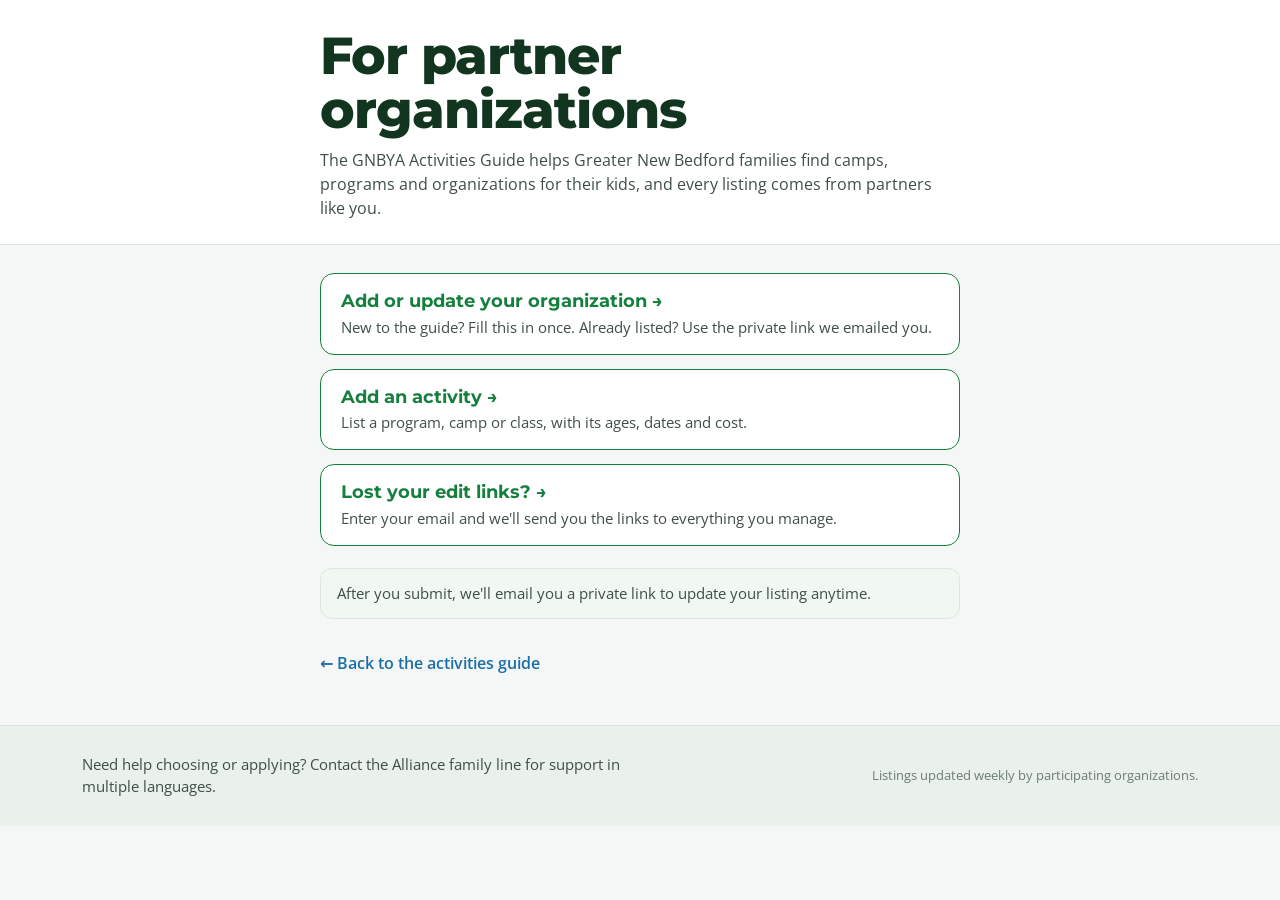
==== partners.html @ c90e8ca9 "Add a "For organizations" page Partner organizations had no single place to find the three forms; th" ====
<!DOCTYPE html>
<html lang="en">
<head>
  <meta charset="UTF-8">
  <meta name="viewport" content="width=device-width, initial-scale=1.0">
  <title>For partner organizations · GNBYA Activities Guide</title>
  <link rel="preconnect" href="https://fonts.googleapis.com">
  <link rel="preconnect" href="https://fonts.gstatic.com" crossorigin>
  <link href="https://fonts.googleapis.com/css2?family=Montserrat:wght@600;700;800&family=Open+Sans:wght@400;500;600;700&display=swap" rel="stylesheet">
  <link rel="stylesheet" href="css/style.css">
</head>
<body>

  <!-- ============ Header ============ -->
  <header class="site-header">
    <div class="container partner-header">
      <h1 class="page-title">For partner organizations</h1>
      <p class="partner-intro">The GNBYA Activities Guide helps Greater New Bedford families find camps, programs and organizations for their kids, and every listing comes from partners like you.</p>
    </div>
  </header>

  <!-- ============ The three forms ============
       Public responder links (/viewform) only: never an editor link or a
       response's edit link, which would let anyone change someone's listing. -->
  <main class="container partner-main">
    <ul class="partner-actions">
      <li>
        <a class="partner-action" href="https://docs.google.com/forms/d/e/1FAIpQLSczQNQgLsl0sCQ3WruIHg8wsxLX1mLU42zEQ6Rwk1emA01kGQ/viewform" target="_blank" rel="noopener">
          <span class="partner-action-title">Add or update your organization</span>
          <!-- Submitting this form again makes a second organization, so
               organizations already listed are steered to their private link. -->
          <span class="partner-action-line">New to the guide? Fill this in once. Already listed? Use the private link we emailed you.</span>
        </a>
      </li>
      <li>
        <a class="partner-action" href="https://docs.google.com/forms/d/e/1FAIpQLSfdfzPU5pxm5AUNohRZTIFBdYFLA-DmH7OSvtq5z2YPwmvPqQ/viewform" target="_blank" rel="noopener">
          <span class="partner-action-title">Add an activity</span>
          <span class="partner-action-line">List a program, camp or class, with its ages, dates and cost.</span>
        </a>
      </li>
      <li>
        <a class="partner-action" href="https://docs.google.com/forms/d/e/1FAIpQLSdQnNiDNbKzuEFgSB4nKlcCWaCwXGXbhoJR01wm49WUcbcIcw/viewform" target="_blank" rel="noopener">
          <span class="partner-action-title">Lost your edit links?</span>
          <span class="partner-action-line">Enter your email and we'll send you the links to everything you manage.</span>
        </a>
      </li>
    </ul>

    <p class="partner-note">After you submit, we'll email you a private link to update your listing anytime.</p>

    <a class="partner-back" href="./">&larr; Back to the activities guide</a>
  </main>

  <!-- ============ Footer ============ -->
  <footer class="site-footer">
    <div class="container footer-inner">
      <div class="footer-help">Need help choosing or applying? Contact the Alliance family line for support in multiple languages.</div>
      <div class="footer-actions">
        <div class="footer-meta">Listings updated weekly by participating organizations.</div>
      </div>
    </div>
  </footer>

</body>
</html>
---- css/style.css ----
/* GNBYA Activities Guide — parent-facing redesign.
   Tokens taken directly from docs/redesign-for-family-help-webpage design handoff. */
:root {
  /* Brand greens */
  --green: #157F3D;
  --green-dark: #0E6430;
  --ink-green: #12351F;
  /* Harbor blue accent (links, info badges) */
  --blue: #1B6FA8;
  --blue-hover: #14547E;
  /* Neutrals */
  --page: #F4F7F5;
  --surface: #FFFFFF;
  --subtle: #F1F7F3;
  --subtle-2: #F8FBF9;
  --footer-bg: #EAF1EC;
  --border: #DCE5DE;
  --border-2: #CFDCD3;
  --hairline: #E4EBE6;
  --divider: #E7EEE9;
  /* Text */
  --text: #1C2B21;
  --text-2: #3F4F45;
  --muted: #4F5F55;
  --faint: #6C7C72;
}

* { box-sizing: border-box; }

/* Our layout rules (.filter-row{display:flex} etc.) are author styles and would
   otherwise beat the browser's [hidden]{display:none}, leaving "hidden" rows
   rendering as empty strips. */
[hidden] { display: none !important; }

body {
  margin: 0;
  background: var(--page);
  font-family: "Open Sans", system-ui, -apple-system, "Segoe UI", Roboto, sans-serif;
  color: var(--text);
  line-height: 1.5;
  -webkit-font-smoothing: antialiased;
}

a { color: var(--blue); text-decoration: none; }
a:hover { color: var(--blue-hover); text-decoration: underline; }
input, button, select { font-family: inherit; }

/* Horizontal-only padding so vertical spacing is set per-region */
.container {
  max-width: 1180px;
  margin: 0 auto;
  padding-left: 32px;
  padding-right: 32px;
}

/* ---------------- Header ---------------- */
.site-header {
  background: var(--surface);
  border-bottom: 1px solid var(--border);
}

/* The title column used to hold a 96px logo, which gave it enough height to
   sit level with the Getting started card. Without one, a two-line heading
   left ~160px of empty column: 82px above it and 78px below. The heading now
   scales up to fill the column instead, and the row's own padding does the
   spacing so nothing floats in the middle of dead space. */
.header-grid {
  display: grid;
  grid-template-columns: minmax(0, 1.25fr) minmax(300px, 1fr);
  gap: 40px;
  align-items: center;
  padding-top: 20px;
  padding-bottom: 20px;
}

.header-left {
  display: flex;
  gap: 22px;
  align-items: center;
}

.page-title {
  margin: 0;
  font-family: "Montserrat", sans-serif;
  font-weight: 800;
  /* Scales with the column so the heading fills it rather than floating in
     it; clamp keeps it off the two extremes at very narrow and very wide. */
  font-size: clamp(34px, 4.1vw, 54px);
  line-height: 1.03;
  letter-spacing: -0.02em;
  color: var(--ink-green);
}

.getting-started {
  background: var(--subtle);
  border: 1px solid var(--border);
  border-radius: 16px;
  padding: 18px 20px;
}

.gs-label {
  margin: 0 0 12px;
  font-size: 12px;
  letter-spacing: 0.12em;
  text-transform: uppercase;
  font-weight: 700;
  color: var(--muted);
}

.gs-list {
  list-style: none;
  margin: 0;
  padding: 0;
  display: flex;
  flex-direction: column;
  gap: 10px;
  font-size: 14.5px;
  line-height: 1.4;
  color: #2B3B31;
}

.gs-list li { display: flex; gap: 10px; align-items: baseline; }
.gs-num { font-family: "Montserrat", sans-serif; font-weight: 800; color: var(--green); }

/* ---------------- Filter bar ---------------- */
.filter-bar {
  position: sticky;
  top: 0;
  z-index: 20;
  background: rgba(250, 247, 242, 0.94);
  backdrop-filter: blur(8px);
  -webkit-backdrop-filter: blur(8px);
  border-bottom: 1px solid var(--border);
}

.filter-inner {
  padding-top: 18px;
  padding-bottom: 16px;
  display: flex;
  flex-direction: column;
  gap: 14px;
}

.filter-row {
  display: flex;
  flex-wrap: wrap;
  gap: 12px;
  align-items: center;
}

.filter-row-toggles { justify-content: flex-start; }

.search-wrap { position: relative; flex: 1 1 300px; min-width: 260px; }

.search-icon {
  position: absolute;
  left: 16px;
  top: 50%;
  transform: translateY(-50%);
  font-size: 18px;
  color: var(--faint);
  pointer-events: none;
}

.search-input {
  width: 100%;
  padding: 14px 16px 14px 42px;
  border: 1.5px solid var(--border-2);
  border-radius: 12px;
  background: var(--surface);
  font-size: 16px;
  color: var(--text);
  outline: none;
}
.search-input:focus { border-color: var(--green); }

/* The one way into the refinements, at every width. */
.filters-toggle {
  display: inline-flex;
  align-items: center;
  gap: 5px;
  flex: none;
  border-radius: 12px;
  font-size: 15px;
  font-weight: 600;
  padding: 13px 16px;
  cursor: pointer;
  background: var(--surface);
  color: var(--text-2);
  border: 1.5px solid var(--border-2);
}
.filters-toggle.has-active { border-color: var(--green); color: var(--green); }
.filters-toggle[aria-expanded="true"] { background: var(--green); color: #fff; border-color: var(--green); }
.filters-count { font-weight: 700; }

.age-group {
  display: flex;
  align-items: center;
  gap: 8px;
  background: var(--surface);
  border: 1.5px solid var(--border-2);
  border-radius: 12px;
  padding: 6px 6px 6px 14px;
}

.age-label { font-size: 13px; font-weight: 600; color: var(--muted); white-space: nowrap; }
.age-chips { display: flex; gap: 4px; flex-wrap: wrap; }

.age-chip {
  border: none;
  background: transparent;
  color: var(--text-2);
  border-radius: 9px;
  font-size: 14px;
  font-weight: 600;
  padding: 9px 14px;
  cursor: pointer;
  transition: all 0.12s;
}
.age-chip:hover:not(.active) { background: rgba(21, 127, 61, 0.08); }
.age-chip.active { background: var(--green); color: #fff; }

.toggle-row { display: flex; flex-wrap: wrap; gap: 8px; align-items: center; }

.toggle-pill {
  border-radius: 999px;
  font-size: 14px;
  font-weight: 600;
  padding: 9px 16px;
  cursor: pointer;
  background: var(--surface);
  color: var(--text-2);
  border: 1.5px solid var(--border-2);
  transition: all 0.12s;
}
.toggle-pill:hover:not(.active) { border-color: var(--green); color: var(--green); }
.toggle-pill.active { background: var(--green); color: #fff; border-color: var(--green); }

.clear-all {
  margin-left: auto;
  background: none;
  border: none;
  color: var(--blue);
  font-size: 14px;
  font-weight: 600;
  cursor: pointer;
  text-decoration: underline;
  padding: 8px 4px;
  white-space: nowrap;
}

/* Organizations tab: multi-select facet dropdowns */
.facet-row {
  display: flex;
  flex-wrap: wrap;
  gap: 8px;
  align-items: center;
}

.facet { position: relative; }

.facet-btn {
  display: inline-flex;
  align-items: center;
  gap: 4px;
  border-radius: 999px;
  font-size: 14px;
  font-weight: 600;
  padding: 9px 14px;
  cursor: pointer;
  background: var(--surface);
  color: var(--text-2);
  border: 1.5px solid var(--border-2);
  transition: all 0.12s;
  white-space: nowrap;
}
.facet-btn:hover:not(.active) { border-color: var(--green); color: var(--green); }
.facet-btn.active { background: var(--green); color: #fff; border-color: var(--green); }
.facet-caret { font-size: 11px; }
.facet-count { font-weight: 700; }

.facet-menu {
  position: absolute;
  top: calc(100% + 6px);
  left: 0;
  z-index: 40;
  min-width: 220px;
  max-width: min(340px, calc(100vw - 40px));
  max-height: 320px;
  overflow-y: auto;
  background: var(--surface);
  border: 1.5px solid var(--border-2);
  border-radius: 12px;
  box-shadow: 0 8px 24px rgba(22, 48, 43, 0.16);
  padding: 6px;
}
.facet-menu.align-right { left: auto; right: 0; }

.facet-option {
  display: flex;
  align-items: flex-start;
  gap: 8px;
  padding: 7px 8px;
  font-size: 14px;
  color: var(--text);
  line-height: 1.3;
  border-radius: 8px;
  cursor: pointer;
}
.facet-option:hover { background: rgba(21, 127, 61, 0.08); }
.facet-option input {
  margin-top: 2px;
  flex: none;
  accent-color: var(--green);
}

/* ---- Calendar date filter ---------------------------------------------
   Reuses .facet / .facet-btn / .facet-menu so it reads as one of the filter
   controls rather than a widget bolted on. */
.cal-menu {
  min-width: 268px;
  padding: 10px;
  overflow: visible;      /* the month grid sizes itself; no inner scrollbar */
  max-height: none;
}

.cal-head {
  display: flex;
  align-items: center;
  justify-content: space-between;
  margin-bottom: 8px;
}
.cal-title {
  font-family: "Montserrat", sans-serif;
  font-weight: 700;
  font-size: 14px;
  color: var(--text);
}
.cal-nav {
  width: 28px;
  height: 28px;
  border-radius: 8px;
  border: 1.5px solid var(--border-2);
  background: var(--surface);
  color: var(--text-2);
  font-size: 15px;
  line-height: 1;
  cursor: pointer;
}
.cal-nav:hover:not(:disabled) { border-color: var(--green); color: var(--green); }
.cal-nav:disabled { opacity: 0.35; cursor: default; }

.cal-grid {
  display: grid;
  grid-template-columns: repeat(7, 1fr);
  gap: 2px;
}
.cal-dow span {
  text-align: center;
  font-size: 11px;
  font-weight: 700;
  color: var(--text-2);
  padding-bottom: 4px;
}

.cal-day {
  aspect-ratio: 1;
  min-height: 32px;
  border: none;
  border-radius: 8px;
  background: transparent;
  color: var(--text);
  font-size: 13px;
  font-weight: 600;
  cursor: pointer;
}
.cal-day.blank { cursor: default; }
/* Exclude the selected ends: the cursor naturally rests on the day just
   clicked, and a plain :hover rule outranks .cal-start/.cal-end on specificity,
   which made the end of the range look unselected. */
.cal-day:hover:not(.blank):not(.cal-start):not(.cal-end) {
  background: rgba(21, 127, 61, 0.12);
}
/* Days no listing covers stay clickable — undated programs may still match —
   but shouldn't read as equally full. */
.cal-day.cal-none { color: var(--text-2); opacity: 0.4; font-weight: 400; }
.cal-day.cal-mid { background: rgba(21, 127, 61, 0.14); border-radius: 0; }
.cal-day.cal-start,
.cal-day.cal-end {
  background: var(--green);
  color: #fff;
  opacity: 1;
  font-weight: 700;
}

.cal-foot {
  display: flex;
  align-items: center;
  justify-content: space-between;
  gap: 8px;
  margin-top: 10px;
  padding-top: 8px;
  border-top: 1px solid var(--border);
}
.cal-hint {
  font-size: 11.5px;
  color: var(--text-2);
  line-height: 1.3;
}
.cal-clear {
  flex: none;
  border: none;
  background: none;
  color: var(--green);
  font-size: 12.5px;
  font-weight: 700;
  cursor: pointer;
  padding: 2px 4px;
}
.cal-clear:disabled { color: var(--text-2); opacity: 0.5; cursor: default; }

/* Category chip row (kept from the previous categorization feature) */
.chip-row {
  border-top: 1px solid var(--border);
  padding-top: 12px;
}
/* Shared group label for the chip row and the facet ("More filters") row */
.chip-label {
  font-size: 12px;
  font-weight: 700;
  letter-spacing: 0.06em;
  text-transform: uppercase;
  color: var(--faint);
  margin-right: 2px;
}

.cat-chip {
  border-radius: 999px;
  font-size: 13.5px;
  font-weight: 600;
  padding: 7px 13px;
  cursor: pointer;
  background: var(--surface);
  color: var(--text-2);
  border: 1.5px solid var(--border-2);
  transition: all 0.12s;
}
.cat-chip:hover:not(.active) { border-color: var(--green); color: var(--green); }
.cat-chip.active { background: var(--green); color: #fff; border-color: var(--green); }

/* ---------------- Results toolbar ---------------- */
.results { padding-top: 26px; padding-bottom: 72px; }

.results-toolbar {
  display: flex;
  flex-wrap: wrap;
  gap: 16px;
  align-items: center;
  justify-content: space-between;
  margin-bottom: 20px;
}

.segmented {
  display: flex;
  gap: 6px;
  background: var(--divider);
  padding: 5px;
  border-radius: 12px;
}

.seg-tab {
  border: none;
  cursor: pointer;
  font-size: 15px;
  font-weight: 600;
  padding: 10px 18px;
  border-radius: 9px;
  background: transparent;
  color: var(--muted);
  transition: all 0.12s;
}
.seg-tab.active {
  background: var(--surface);
  color: var(--green);
  box-shadow: 0 1px 3px rgba(22, 48, 43, 0.12);
}

/* "Past" on the Summer tab out of season, so the archive reads as one even
   before a parent clicks into it. */
.seg-tab-tag {
  margin-left: 7px;
  padding: 2px 7px;
  border-radius: 999px;
  background: var(--divider);
  color: var(--faint);
  font-size: 11px;
  font-weight: 700;
  letter-spacing: 0.06em;
  text-transform: uppercase;
  vertical-align: 1px;
}
.seg-tab.active .seg-tab-tag { background: var(--subtle); }

.result-count { font-size: 15px; color: var(--muted); font-weight: 500; }

.loading { grid-column: 1 / -1; color: var(--faint); padding: 2rem 0; text-align: center; }

/* ---------------- Archive notice (Summer tab, out of season) ---------------- */
.archive-note {
  display: flex;
  flex-wrap: wrap;
  align-items: center;
  justify-content: space-between;
  gap: 16px;
  background: var(--subtle-2);
  border: 1px solid var(--border);
  border-left: 4px solid var(--border-2);
  border-radius: 14px;
  padding: 16px 20px;
  margin-bottom: 20px;
}

.archive-note-body { min-width: 0; flex: 1 1 320px; }

.archive-note-label {
  margin: 0 0 4px;
  font-size: 12px;
  letter-spacing: 0.12em;
  text-transform: uppercase;
  font-weight: 700;
  color: var(--faint);
}

.archive-note-text { margin: 0; color: var(--muted); font-size: 15px; }

.archive-note-link {
  flex: 0 0 auto;
  background: var(--surface);
  border: 1px solid var(--border-2);
  border-radius: 10px;
  color: var(--green);
  font-family: inherit;
  font-size: 15px;
  font-weight: 600;
  padding: 10px 18px;
  cursor: pointer;
  transition: all 0.12s;
}
.archive-note-link:hover { background: var(--subtle); border-color: var(--green); }

/* ---------------- Card grid + cards ---------------- */
.card-grid {
  display: grid;
  grid-template-columns: repeat(auto-fill, minmax(min(100%, 345px), 1fr));
  gap: 18px;
}

.card {
  background: var(--surface);
  border: 1px solid var(--border);
  border-radius: 18px;
  padding: 22px 22px 18px;
  display: flex;
  flex-direction: column;
  gap: 14px;
  box-shadow: 0 1px 2px rgba(22, 48, 43, 0.04);
  transition: box-shadow 0.15s ease, border-color 0.15s ease;
  overflow-wrap: break-word;
  /* So .fact-grid can size itself against the card instead of the window. A
     card is ~300px wide in a 3-up desktop layout and ~290px on a phone, so the
     window width never told us what we actually needed to know. */
  container-type: inline-size;
}
.card:hover {
  box-shadow: 0 8px 24px rgba(22, 48, 43, 0.10);
  border-color: #D2C8B8;
}

/* Listing a parent can't act on today — finished, or full: sorted to the bottom
   of its tab and visibly muted rather than removed. Still worth reading, since
   a full program may have a waitlist or run again next season. */
.card-past {
  opacity: 0.55;
  filter: grayscale(70%);
}
.card-past:hover {
  opacity: 0.8;
}

.card-top {
  display: flex;
  align-items: flex-start;
  justify-content: space-between;
  gap: 12px;
}

.card-org {
  font-size: 12px;
  letter-spacing: 0.08em;
  text-transform: uppercase;
  font-weight: 700;
  color: var(--faint);
  margin: 0 0 5px;
}

.card-title {
  margin: 0;
  font-family: "Montserrat", sans-serif;
  font-size: 23px;
  line-height: 1.15;
  font-weight: 700;
  letter-spacing: -0.01em;
  color: var(--text);
}

/* 2×2 fact grid — 1px gaps over a hairline background read as dividers */
.fact-grid {
  display: grid;
  grid-template-columns: 1fr 1fr;
  gap: 1px;
  background: var(--hairline);
  border: 1px solid var(--hairline);
  border-radius: 12px;
  overflow: hidden;
}

/* Deliberately left on the default min-width:auto. Forcing min-width:0 here
   pins both tracks to exactly half the grid and they stop being able to
   negotiate: Learn to Ride's "$80/week, scholarships available" loses the
   8px it needs and breaks mid-word as "scholarship|s". Letting one track
   take the width its longest word needs, and the other give it up, reads
   better on every real listing -- and when neither can be satisfied the
   container query further down drops the grid to a single column, so
   nothing has to be clipped to make room. */
.fact-cell { background: var(--subtle-2); padding: 11px 13px; }

.fact-label {
  font-size: 11px;
  letter-spacing: 0.09em;
  text-transform: uppercase;
  font-weight: 700;
  color: var(--faint);
}

.fact-value {
  font-size: 14px;
  font-weight: 600;
  margin-top: 3px;
  line-height: 1.3;
  color: var(--text);
}
.fact-value.big {
  font-family: "Montserrat", sans-serif;
  font-size: 19px;
  font-weight: 700;
  margin-top: 2px;
}
.fact-value.cost-free { color: var(--green-dark); }

.badge-row { display: flex; gap: 7px; flex-wrap: wrap; }

.badge {
  font-size: 12.5px;
  font-weight: 600;
  padding: 5px 10px;
  border-radius: 8px;
}
.badge-info { background: #E3F0F8; color: var(--blue); }
.badge-plain { background: var(--footer-bg); color: var(--text-2); }

.tag-row { display: flex; flex-wrap: wrap; gap: 6px; }

.category-tag {
  font-size: 12px;
  font-weight: 600;
  color: var(--muted);
  border: 1px solid var(--border);
  border-radius: 999px;
  padding: 3px 10px;
  background: var(--surface);
}

.card-desc {
  margin: 0;
  font-size: 14.5px;
  line-height: 1.55;
  color: var(--text-2);
}

/* Collapsible description (organization and Current Activities cards): clamp to
   a short preview, expand on click */
.desc-block { display: flex; flex-direction: column; gap: 4px; }

.card-desc.clampable {
  display: -webkit-box;
  -webkit-line-clamp: 2;
  line-clamp: 2;
  -webkit-box-orient: vertical;
  overflow: hidden;
}
.card-desc.clampable.expanded {
  display: block;
  -webkit-line-clamp: unset;
  line-clamp: unset;
  overflow: visible;
}

.see-more-btn {
  align-self: flex-start;
  background: none;
  border: none;
  padding: 0;
  color: var(--blue);
  font-size: 13.5px;
  font-weight: 600;
  cursor: pointer;
}
.see-more-btn:hover { text-decoration: underline; }

.card-address {
  display: flex;
  align-items: flex-start;
  gap: 8px;
  font-size: 13.5px;
  color: var(--muted);
  line-height: 1.4;
}
.address-marker { color: var(--blue); }

.card-footer {
  margin-top: auto;
  padding-top: 14px;
  border-top: 1px solid var(--divider);
  display: flex;
  align-items: center;
  justify-content: space-between;
  gap: 12px;
}

.card-contact { font-size: 13px; color: var(--faint); line-height: 1.35; min-width: 0; }

.card-action {
  flex: none;
  background: var(--green);
  color: #fff;
  font-size: 14px;
  font-weight: 600;
  padding: 10px 16px;
  border-radius: 10px;
  white-space: nowrap;
}
.card-action:hover { background: var(--green-dark); color: #fff; text-decoration: none; }

/* ---------------- Empty state ---------------- */
.empty-state {
  text-align: center;
  padding: 64px 20px;
  border: 1.5px dashed var(--border-2);
  border-radius: 18px;
  background: var(--surface);
}
.empty-title {
  margin: 0 0 8px;
  font-family: "Montserrat", sans-serif;
  font-size: 22px;
  font-weight: 700;
  color: var(--text);
}
.empty-help { margin: 0 0 18px; color: var(--muted); font-size: 15px; }

.clear-all-btn {
  background: var(--green);
  color: #fff;
  border: none;
  font-size: 15px;
  font-weight: 600;
  padding: 12px 22px;
  border-radius: 10px;
  cursor: pointer;
}
.clear-all-btn:hover { background: var(--green-dark); }

/* ---------------- Footer ---------------- */
.site-footer { border-top: 1px solid var(--border); background: var(--footer-bg); }
.footer-inner {
  padding-top: 28px;
  padding-bottom: 28px;
  display: flex;
  flex-wrap: wrap;
  gap: 18px;
  justify-content: space-between;
  align-items: center;
}
.footer-help { font-size: 14.5px; color: var(--text-2); max-width: 560px; line-height: 1.5; }
.footer-meta { font-size: 13px; color: var(--faint); }

.footer-actions {
  display: flex;
  flex-direction: column;
  align-items: flex-end;
  gap: 10px;
}
.footer-actions .footer-meta { text-align: right; }

.suggest-link {
  background: var(--surface);
  border: 1.5px solid var(--green);
  color: var(--green);
  font-size: 14px;
  font-weight: 600;
  padding: 10px 16px;
  border-radius: 10px;
  white-space: nowrap;
}
.suggest-link:hover { background: var(--green); color: #fff; text-decoration: none; }

@media (max-width: 600px) {
  .footer-actions { align-items: flex-start; }
  .footer-actions .footer-meta { text-align: left; }
  .suggest-link { white-space: normal; }
}

/* ---------------- Focus ring ---------------- */
a:focus-visible,
button:focus-visible,
input:focus-visible {
  outline: 2px solid var(--green);
  outline-offset: 2px;
}

/* ---------------- Responsive ---------------- */
@media (max-width: 860px) {
  /* Stacked: the row padding already spaces the card off the filter bar, and
     the heading now spans the full width, so it scales against that instead of
     against the narrower two-column slot. */
  .header-grid { grid-template-columns: 1fr; gap: 18px; }
  .page-title { font-size: clamp(30px, 5.4vw, 44px); }
}

@media (max-width: 600px) {
  .container { padding-left: 20px; padding-right: 20px; }
  .results-toolbar { align-items: stretch; }
  .archive-note { padding: 14px 16px; }
  .archive-note-link { width: 100%; }
  .segmented { width: 100%; }
  /* Two tabs per row, not three. "Organizations" is 101px of unbreakable word
     and a third of a 335px strip leaves it 80px, so the label spilled out over
     its own tab and its neighbour; a third of a 320px strip leaves 57px, and no
     readable font size fits it. Half-width tabs give it 140px and the odd one
     out grows to fill the second row. min-width:0 lets a tab shrink below its
     text at all, without which the strip pushes the page sideways. */
  .segmented { flex-wrap: wrap; }
  .seg-tab { flex: 1 1 calc(50% - 9px); min-width: 0; padding: 10px 12px; }
  /* Its own line inside the tab. Beside the label it is an inline box that
     cannot wrap, so at 320px it hung past the viewport and took the page with
     it. Stacked, it is always inside the tab it belongs to. */
  .seg-tab-tag { display: block; width: fit-content; margin: 4px auto 0; padding: 2px 6px; }
}

/* One fact per row once the card is too narrow for two. Half of a ~300px card
   is ~130px -- narrower than single values the sheet really contains ("$125
   resident/$150 nonresident", "Scholarships available"). Two columns pushed
   those past the grid, where overflow:hidden cut up to 35px off them with
   nothing on screen to show it had. Full width fits them, and the dates cell
   stops being a one-word-per-line ribbon. */
@container (max-width: 312px) {
  .fact-grid { grid-template-columns: 1fr; }
}

/* ---------------- Filter sheet ----------------
   Every width opens the refinements here rather than expanding them inside the
   sticky bar. Expanding in place pinned 659px of controls to the top of a phone
   — 96% of the usable screen — and held them there while you scrolled; on a
   desktop it cost three rows of viewport before the first listing. The bar is
   one row everywhere now, so the page leads with listings rather than controls.

   Search and age stay in the bar rather than moving into the sheet. Age is the
   filter parents need most, and the earlier feedback was that people missed
   filters they could not see.

   The markup keeps the sheet outside .filter-bar: the bar carries both
   z-index:20 and a backdrop-filter, and either one alone would make it the
   containing block for a fixed-position child and trap the sheet inside it. */
.filter-sheet {
  display: flex;
  flex-direction: column;
  position: fixed;
  left: 0;
  right: 0;
  bottom: 0;
  z-index: 60;
  /* Capped and centred so it reads as a panel on a wide monitor rather than a
     band stretched across one; narrower than this it is simply full-bleed. */
  max-width: 620px;
  margin: 0 auto;
  max-height: 82vh;
  background: var(--surface);
  border-radius: 20px 20px 0 0;
  box-shadow: 0 -8px 40px rgba(22, 48, 43, 0.22);
  transform: translateY(101%);
  visibility: hidden;
  /* visibility flips at the END of the slide out (so the sheet is not
     focusable once gone) but IMMEDIATELY on the way in — a duration here
     instead of a delay leaves it computed-hidden for the whole animation,
     and focus() on a hidden element silently does nothing. */
  transition: transform 0.24s ease, visibility 0s linear 0.24s;
}
.filter-sheet.open {
  transform: translateY(0);
  visibility: visible;
  transition: transform 0.24s ease, visibility 0s;
}

.sheet-head {
  display: flex;
  align-items: center;
  justify-content: space-between;
  position: relative;
  flex: none;
  padding: 20px 20px 12px;
  border-bottom: 1px solid var(--hairline);
}

.sheet-grab {
  position: absolute;
  top: 8px;
  left: 50%;
  transform: translateX(-50%);
  width: 38px;
  height: 4px;
  border-radius: 999px;
  background: var(--border-2);
}

.sheet-title {
  margin: 0;
  font-family: "Montserrat", sans-serif;
  font-size: 18px;
  font-weight: 700;
  color: var(--text);
}

.sheet-close {
  border: none;
  background: none;
  font-size: 28px;
  line-height: 1;
  padding: 0 4px;
  cursor: pointer;
  color: var(--faint);
}

.sheet-body {
  flex: 1 1 auto;
  display: flex;
  flex-direction: column;
  gap: 14px;
  padding: 16px 20px;
  overflow-y: auto;
  overscroll-behavior: contain;
  -webkit-overflow-scrolling: touch;
}

.sheet-foot {
  display: flex;
  align-items: center;
  gap: 12px;
  flex: none;
  padding: 12px 20px;
  padding-bottom: calc(12px + env(safe-area-inset-bottom));
  border-top: 1px solid var(--hairline);
  background: var(--surface);
}

.sheet-clear {
  flex: none;
  background: none;
  border: 1.5px solid var(--border-2);
  border-radius: 12px;
  color: var(--muted);
  font-family: inherit;
  font-size: 15px;
  font-weight: 600;
  padding: 13px 16px;
  cursor: pointer;
}
.sheet-clear:disabled { opacity: 0.45; cursor: default; }

.sheet-apply {
  flex: 1 1 auto;
  background: var(--green);
  border: 1.5px solid var(--green);
  border-radius: 12px;
  color: #fff;
  font-family: inherit;
  font-size: 16px;
  font-weight: 700;
  padding: 13px 16px;
  cursor: pointer;
}

.sheet-backdrop {
  position: fixed;
  inset: 0;
  z-index: 55;
  background: rgba(18, 53, 31, 0.42);
  opacity: 0;
  visibility: hidden;
  transition: opacity 0.24s ease, visibility 0s linear 0.24s;
}
.sheet-backdrop.open {
  opacity: 1;
  visibility: visible;
  transition: opacity 0.24s ease, visibility 0s;
}

/* The sheet footer carries its own Clear all. */
#clear-all { display: none; }

/* Nothing behind the sheet should move while it is open. */
body.sheet-lock { overflow: hidden; }

/* Inside the sheet the refinements are one column of full-width rows at every
   width — the sheet is never wide enough for the old inline arrangement. */
.filter-row-toggles { flex-direction: column; align-items: stretch; }
.toggle-row { width: 100%; }
.toggle-pill { width: 100%; text-align: center; }

/* Facets become a full-width accordion: an absolutely-positioned dropdown
   would be clipped by the sheet body's own scrolling, so open them inline. */
.facet-row { flex-direction: column; align-items: stretch; width: 100%; }
.facet { width: 100%; }
.facet-btn { width: 100%; justify-content: space-between; }
.facet-menu {
  position: static;
  width: 100%;
  max-width: none;
  max-height: 260px;
  margin-top: 6px;
  box-shadow: none;
  border-color: var(--border);
}

/* Phone trims to the bar itself. The sheet is identical at every size. */
@media (max-width: 760px) {
  .search-wrap { flex: 1 1 180px; min-width: 0; }
  .filter-inner { padding-top: 12px; padding-bottom: 12px; gap: 12px; }

  .age-group { width: 100%; flex-wrap: wrap; }
  .age-chips { flex: 1 1 auto; }
  .age-chip { flex: 1 1 auto; text-align: center; }
}

/* ---------------- Partner page (partners.html) ---------------- */
/* One narrow column: the page is three choices, not a directory. 704px is a
   640px column plus the container's 32px gutters; on a phone the column just
   fills the width inside the usual 20px gutters. */
.partner-header,
.partner-main { max-width: 704px; }
.partner-header { padding-top: 28px; padding-bottom: 24px; }
.partner-intro { margin: 12px 0 0; font-size: 16px; color: var(--text-2); }
.partner-main { padding-top: 28px; padding-bottom: 40px; }

.partner-actions {
  list-style: none;
  margin: 0;
  padding: 0;
  display: flex;
  flex-direction: column;
  gap: 14px;
}
/* The whole card is the link, so the tap target is the full width and at
   least 72px tall, well over the 44-48px a thumb needs. */
.partner-action {
  display: block;
  min-height: 72px;
  padding: 16px 20px;
  background: var(--surface);
  border: 1.5px solid var(--green);
  border-radius: 14px;
  color: var(--text);
}
.partner-action:hover { background: var(--subtle); border-color: var(--green-dark); color: var(--text); text-decoration: none; }
.partner-action-title {
  display: block;
  font-family: "Montserrat", sans-serif;
  font-weight: 700;
  font-size: 18px;
  line-height: 1.25;
  color: var(--green);
}
/* Non-breaking space, so a wrapped title never leaves the arrow alone on a line. */
.partner-action-title::after { content: "\00a0\2192"; }
.partner-action-line { display: block; margin-top: 4px; font-size: 14.5px; line-height: 1.45; color: var(--text-2); }

.partner-note {
  margin: 22px 0 0;
  background: var(--subtle);
  border: 1px solid var(--border);
  border-radius: 12px;
  padding: 14px 16px;
  font-size: 14.5px;
  color: var(--text-2);
}
.partner-back { display: inline-block; margin-top: 22px; padding: 10px 0; font-weight: 600; }

/* The main page's footer link to partners.html: quiet, like the line beside it,
   with vertical padding so the tap area is ~40px though the text is 13px. */
.footer-partner-link { display: inline-block; padding: 10px 0; font-size: 13px; }
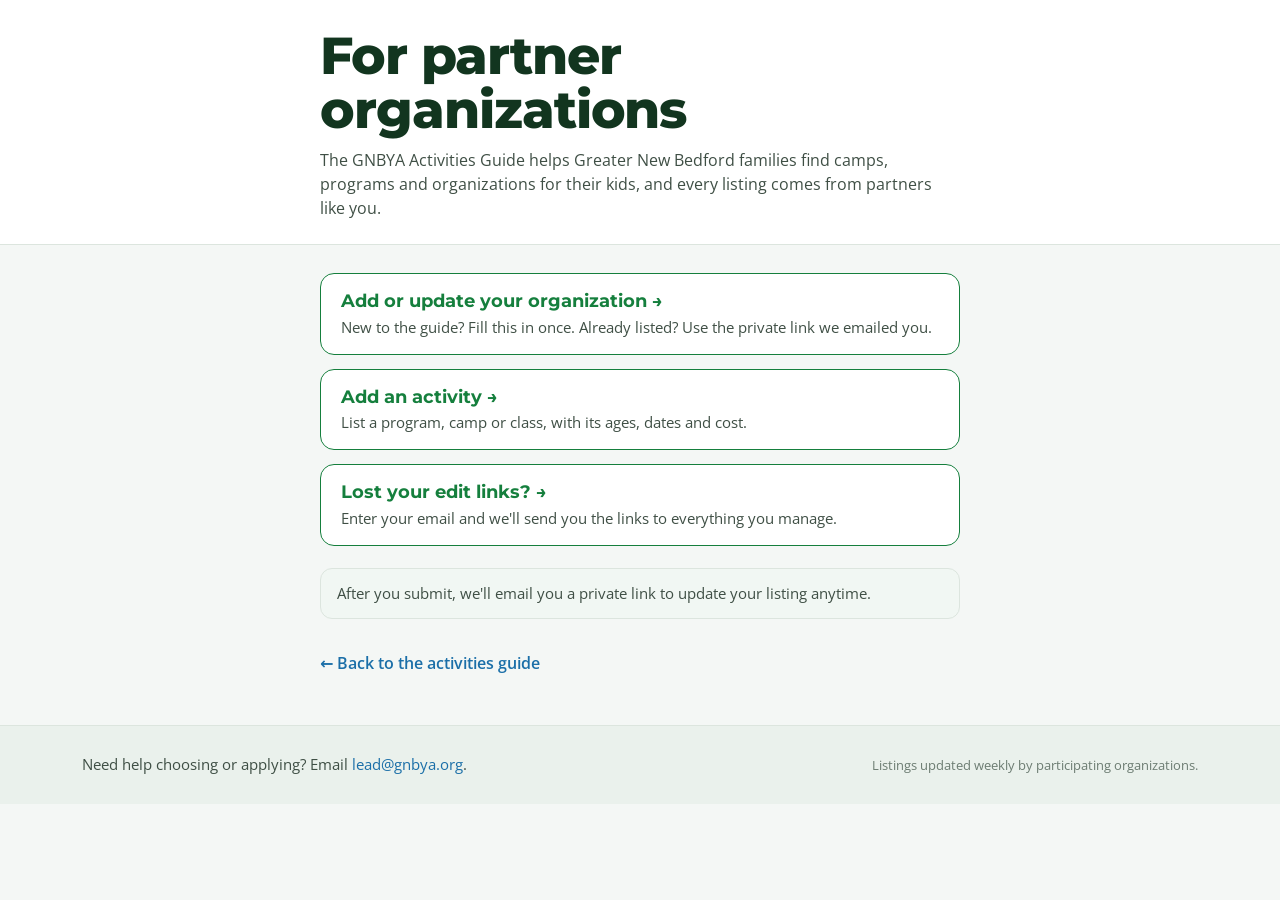
==== commit c88d3706: "Point families to lead@gnbya.org for help The site told families to "contact the Alliance family lin" ====
--- a/partners.html
+++ b/partners.html
@@ -54,7 +54,7 @@
   <!-- ============ Footer ============ -->
   <footer class="site-footer">
     <div class="container footer-inner">
-      <div class="footer-help">Need help choosing or applying? Contact the Alliance family line for support in multiple languages.</div>
+      <div class="footer-help">Need help choosing or applying? Email <a href="mailto:lead@gnbya.org">lead@gnbya.org</a>.</div>
       <div class="footer-actions">
         <div class="footer-meta">Listings updated weekly by participating organizations.</div>
       </div>
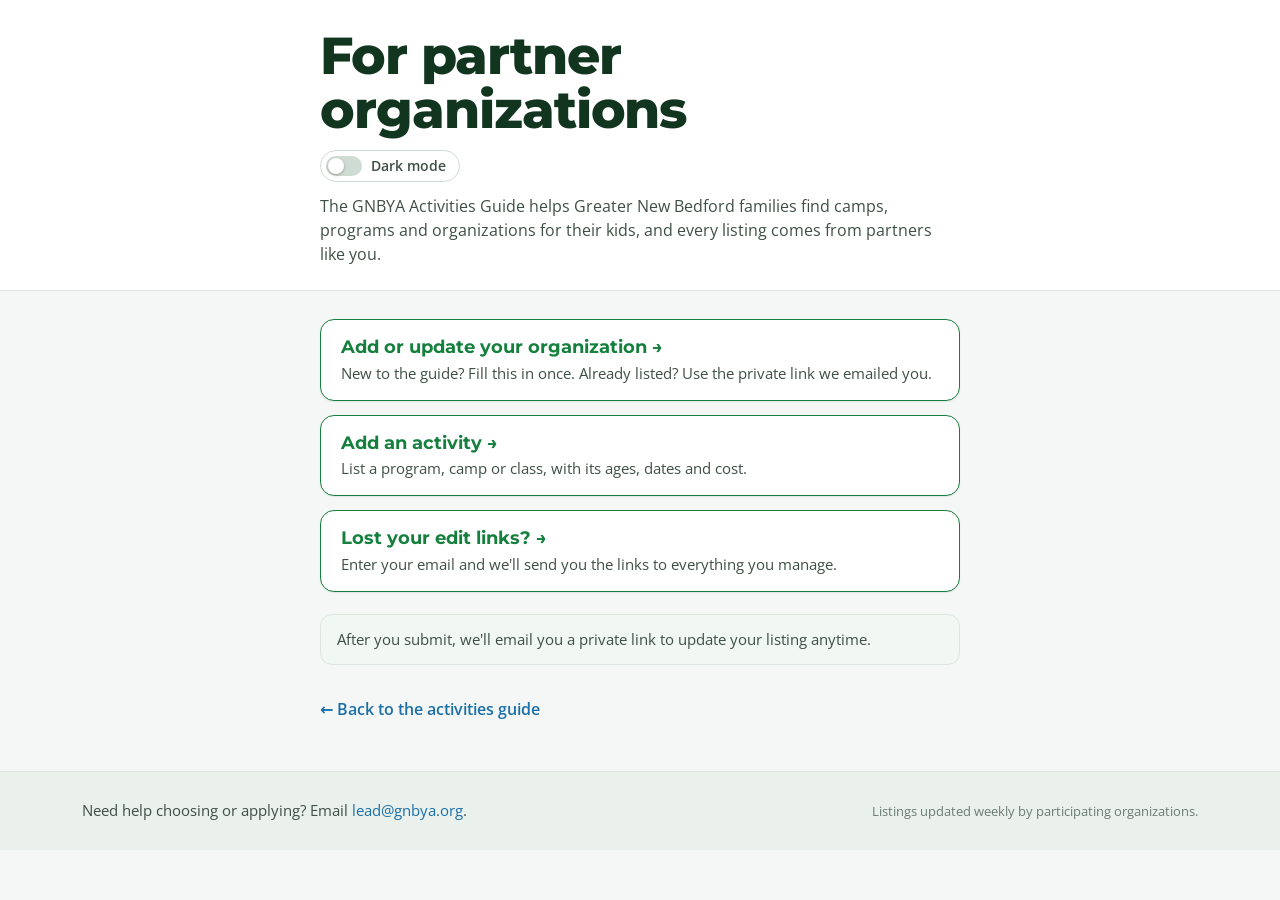
==== commit 6cc2dd10: "Tabbed cards with a self-scrolling About, and a dark mode switch Cards (prototype A): - Every card o" ====
--- a/partners.html
+++ b/partners.html
@@ -8,6 +8,7 @@
   <link rel="preconnect" href="https://fonts.gstatic.com" crossorigin>
   <link href="https://fonts.googleapis.com/css2?family=Montserrat:wght@600;700;800&family=Open+Sans:wght@400;500;600;700&display=swap" rel="stylesheet">
   <link rel="stylesheet" href="css/style.css">
+  <script src="js/theme.js"></script>
 </head>
 <body>
 
@@ -15,6 +16,10 @@
   <header class="site-header">
     <div class="container partner-header">
       <h1 class="page-title">For partner organizations</h1>
+      <button type="button" class="theme-toggle" id="theme-toggle" role="switch" aria-checked="false">
+        <span class="theme-track" aria-hidden="true"><span class="theme-thumb"></span></span>
+        <span class="theme-label">Dark mode</span>
+      </button>
       <p class="partner-intro">The GNBYA Activities Guide helps Greater New Bedford families find camps, programs and organizations for their kids, and every listing comes from partners like you.</p>
     </div>
   </header>
--- a/css/style.css
+++ b/css/style.css
@@ -23,6 +23,101 @@
   --text-2: #3F4F45;
   --muted: #4F5F55;
   --faint: #6C7C72;
+  /* Good-news tint (Free, Financial aid) */
+  --green-tint: #E4F3E9;
+  /* Motion: one gentle ease for most things, a springier one for big moves */
+  --ease-out: cubic-bezier(0.2, 0.7, 0.2, 1);
+  --ease-spring: cubic-bezier(0.32, 0.72, 0, 1);
+  /* Depth */
+  --shadow-sm: 0 1px 2px rgba(22, 48, 43, 0.05), 0 1px 1px rgba(22, 48, 43, 0.03);
+  --shadow-md: 0 10px 28px -10px rgba(22, 48, 43, 0.22), 0 2px 6px rgba(22, 48, 43, 0.05);
+  /* Accent text (filled green stays --green), and good-news text */
+  --green-text: #157F3D;
+  --good-text: #0E6430;
+  /* Raised controls: the active tab, the sliding highlight */
+  --raised: #FFFFFF;
+  --border-hover: #B9CDBF;
+  --card-hover-border: #C3DACB;
+  --bar-bg: rgba(244, 247, 245, 0.86);
+  --bar-bg-solid: rgba(244, 247, 245, 0.94);
+  --bar-shadow: 0 8px 24px -16px rgba(18, 53, 31, 0.45);
+}
+
+/* Dark mode: follows the device unless the visitor picked a theme with the
+   switch (js/theme.js sets data-theme on <html>). Only tokens change here. */
+@media (prefers-color-scheme: dark) {
+  :root:not([data-theme="light"]) {
+    --green: #1E8546;
+    --green-dark: #23964F;
+    --green-text: #5BCB85;
+    --good-text: #6FD394;
+    --ink-green: #DDEFE3;
+    --blue: #7DBBEA;
+    --blue-hover: #A6D2F3;
+    --page: #0F1712;
+    --surface: #17211B;
+    --raised: #2A3A30;
+    --subtle: #1C2A21;
+    --subtle-2: #1A251E;
+    --footer-bg: #131D17;
+    --border: #2A3A30;
+    --border-2: #34473A;
+    --border-hover: #46604F;
+    --card-hover-border: #3E5848;
+    --hairline: #26352C;
+    --divider: #1F2C24;
+    --text: #E6EFE9;
+    --text-2: #B8C8BE;
+    --muted: #A3B5AA;
+    --faint: #8DA096;
+    --green-tint: #1F3B29;
+    --bar-bg: rgba(15, 23, 18, 0.82);
+    --bar-bg-solid: rgba(15, 23, 18, 0.94);
+    --bar-shadow: 0 8px 24px -14px rgba(0, 0, 0, 0.7);
+    --shadow-sm: 0 1px 2px rgba(0, 0, 0, 0.3);
+    --shadow-md: 0 14px 32px -12px rgba(0, 0, 0, 0.65), 0 2px 6px rgba(0, 0, 0, 0.25);
+    color-scheme: dark;
+  }
+}
+:root[data-theme="dark"] {
+  --green: #1E8546;
+  --green-dark: #23964F;
+  --green-text: #5BCB85;
+  --good-text: #6FD394;
+  --ink-green: #DDEFE3;
+  --blue: #7DBBEA;
+  --blue-hover: #A6D2F3;
+  --page: #0F1712;
+  --surface: #17211B;
+  --raised: #2A3A30;
+  --subtle: #1C2A21;
+  --subtle-2: #1A251E;
+  --footer-bg: #131D17;
+  --border: #2A3A30;
+  --border-2: #34473A;
+  --border-hover: #46604F;
+  --card-hover-border: #3E5848;
+  --hairline: #26352C;
+  --divider: #1F2C24;
+  --text: #E6EFE9;
+  --text-2: #B8C8BE;
+  --muted: #A3B5AA;
+  --faint: #8DA096;
+  --green-tint: #1F3B29;
+  --bar-bg: rgba(15, 23, 18, 0.82);
+  --bar-bg-solid: rgba(15, 23, 18, 0.94);
+  --bar-shadow: 0 8px 24px -14px rgba(0, 0, 0, 0.7);
+  --shadow-sm: 0 1px 2px rgba(0, 0, 0, 0.3);
+  --shadow-md: 0 14px 32px -12px rgba(0, 0, 0, 0.65), 0 2px 6px rgba(0, 0, 0, 0.25);
+  color-scheme: dark;
+}
+
+/* Just while the switch is used: colours ease across instead of snapping. */
+.theme-fade,
+.theme-fade *,
+.theme-fade *::before,
+.theme-fade *::after {
+  transition: background-color 0.4s ease, color 0.4s ease, border-color 0.4s ease, box-shadow 0.4s ease !important;
 }
 
 * { box-sizing: border-box; }
@@ -75,8 +170,9 @@
 
 .header-left {
   display: flex;
-  gap: 22px;
-  align-items: center;
+  flex-direction: column;
+  gap: 14px;
+  align-items: flex-start;
 }
 
 .page-title {
@@ -116,21 +212,39 @@
   gap: 10px;
   font-size: 14.5px;
   line-height: 1.4;
-  color: #2B3B31;
-}
-
-.gs-list li { display: flex; gap: 10px; align-items: baseline; }
-.gs-num { font-family: "Montserrat", sans-serif; font-weight: 800; color: var(--green); }
+  color: var(--text);
+}
+
+.gs-list li { display: flex; gap: 11px; align-items: flex-start; }
+.gs-num {
+  flex: none;
+  display: inline-grid;
+  place-items: center;
+  width: 22px;
+  height: 22px;
+  margin-top: -1px;
+  border-radius: 50%;
+  background: var(--green);
+  color: #fff;
+  font-family: "Montserrat", sans-serif;
+  font-size: 12px;
+  font-weight: 800;
+}
 
 /* ---------------- Filter bar ---------------- */
 .filter-bar {
   position: sticky;
   top: 0;
   z-index: 20;
-  background: rgba(250, 247, 242, 0.94);
-  backdrop-filter: blur(8px);
-  -webkit-backdrop-filter: blur(8px);
+  background: var(--bar-bg);
+  backdrop-filter: saturate(1.4) blur(12px);
+  -webkit-backdrop-filter: saturate(1.4) blur(12px);
   border-bottom: 1px solid var(--border);
+  transition: box-shadow 0.3s ease, background-color 0.3s ease;
+}
+.filter-bar.scrolled {
+  background: var(--bar-bg-solid);
+  box-shadow: var(--bar-shadow);
 }
 
 .filter-inner {
@@ -157,10 +271,11 @@
   left: 16px;
   top: 50%;
   transform: translateY(-50%);
-  font-size: 18px;
   color: var(--faint);
   pointer-events: none;
-}
+  transition: color 0.2s ease;
+}
+.search-wrap:focus-within .search-icon { color: var(--green-text); }
 
 .search-input {
   width: 100%;
@@ -171,8 +286,10 @@
   font-size: 16px;
   color: var(--text);
   outline: none;
-}
-.search-input:focus { border-color: var(--green); }
+  transition: border-color 0.2s ease, box-shadow 0.2s ease;
+}
+.search-input:hover { border-color: var(--border-hover); }
+.search-input:focus { border-color: var(--green); box-shadow: 0 0 0 4px rgba(21, 127, 61, 0.12); }
 
 /* The one way into the refinements, at every width. */
 .filters-toggle {
@@ -188,10 +305,30 @@
   background: var(--surface);
   color: var(--text-2);
   border: 1.5px solid var(--border-2);
-}
-.filters-toggle.has-active { border-color: var(--green); color: var(--green); }
+  transition: background-color 0.2s ease, color 0.2s ease, border-color 0.2s ease, transform 0.15s var(--ease-out);
+}
+.filters-toggle:hover { border-color: var(--green); color: var(--green-text); }
+.filters-toggle:active { transform: scale(0.97); }
+.filters-toggle.has-active { border-color: var(--green); color: var(--green-text); }
 .filters-toggle[aria-expanded="true"] { background: var(--green); color: #fff; border-color: var(--green); }
-.filters-count { font-weight: 700; }
+.filters-icon { flex: none; margin-right: 2px; }
+.filters-count {
+  display: inline-grid;
+  place-items: center;
+  min-width: 20px;
+  height: 20px;
+  padding: 0 6px;
+  margin-left: 3px;
+  border-radius: 999px;
+  background: var(--green);
+  color: #fff;
+  font-size: 12px;
+  font-weight: 700;
+  line-height: 1;
+  animation: pop-in 0.25s var(--ease-out);
+}
+.filters-count:empty { display: none; }
+.filters-toggle[aria-expanded="true"] .filters-count { background: #fff; color: var(--green-text); }
 
 .age-group {
   display: flex;
@@ -215,10 +352,11 @@
   font-weight: 600;
   padding: 9px 14px;
   cursor: pointer;
-  transition: all 0.12s;
-}
+  transition: background-color 0.18s ease, color 0.18s ease, border-color 0.18s ease, box-shadow 0.18s ease, transform 0.15s var(--ease-out);
+}
+.age-chip:active { transform: scale(0.95); }
 .age-chip:hover:not(.active) { background: rgba(21, 127, 61, 0.08); }
-.age-chip.active { background: var(--green); color: #fff; }
+.age-chip.active { background: var(--green); color: #fff; box-shadow: 0 2px 6px -2px rgba(21, 127, 61, 0.5); }
 
 .toggle-row { display: flex; flex-wrap: wrap; gap: 8px; align-items: center; }
 
@@ -231,9 +369,10 @@
   background: var(--surface);
   color: var(--text-2);
   border: 1.5px solid var(--border-2);
-  transition: all 0.12s;
-}
-.toggle-pill:hover:not(.active) { border-color: var(--green); color: var(--green); }
+  transition: background-color 0.18s ease, color 0.18s ease, border-color 0.18s ease, box-shadow 0.18s ease, transform 0.15s var(--ease-out);
+}
+.toggle-pill:active { transform: scale(0.97); }
+.toggle-pill:hover:not(.active) { border-color: var(--green); color: var(--green-text); }
 .toggle-pill.active { background: var(--green); color: #fff; border-color: var(--green); }
 
 .clear-all {
@@ -271,10 +410,11 @@
   background: var(--surface);
   color: var(--text-2);
   border: 1.5px solid var(--border-2);
-  transition: all 0.12s;
+  transition: background-color 0.18s ease, color 0.18s ease, border-color 0.18s ease, box-shadow 0.18s ease, transform 0.15s var(--ease-out);
   white-space: nowrap;
 }
-.facet-btn:hover:not(.active) { border-color: var(--green); color: var(--green); }
+.facet-btn:active { transform: scale(0.98); }
+.facet-btn:hover:not(.active) { border-color: var(--green); color: var(--green-text); }
 .facet-btn.active { background: var(--green); color: #fff; border-color: var(--green); }
 .facet-caret { font-size: 11px; }
 .facet-count { font-weight: 700; }
@@ -347,7 +487,7 @@
   line-height: 1;
   cursor: pointer;
 }
-.cal-nav:hover:not(:disabled) { border-color: var(--green); color: var(--green); }
+.cal-nav:hover:not(:disabled) { border-color: var(--green); color: var(--green-text); }
 .cal-nav:disabled { opacity: 0.35; cursor: default; }
 
 .cal-grid {
@@ -373,6 +513,7 @@
   font-size: 13px;
   font-weight: 600;
   cursor: pointer;
+  transition: background-color 0.15s ease, color 0.15s ease;
 }
 .cal-day.blank { cursor: default; }
 /* Exclude the selected ends: the cursor naturally rests on the day just
@@ -411,7 +552,7 @@
   flex: none;
   border: none;
   background: none;
-  color: var(--green);
+  color: var(--green-text);
   font-size: 12.5px;
   font-weight: 700;
   cursor: pointer;
@@ -443,9 +584,10 @@
   background: var(--surface);
   color: var(--text-2);
   border: 1.5px solid var(--border-2);
-  transition: all 0.12s;
-}
-.cat-chip:hover:not(.active) { border-color: var(--green); color: var(--green); }
+  transition: background-color 0.18s ease, color 0.18s ease, border-color 0.18s ease, box-shadow 0.18s ease, transform 0.15s var(--ease-out);
+}
+.cat-chip:active { transform: scale(0.95); }
+.cat-chip:hover:not(.active) { border-color: var(--green); color: var(--green-text); }
 .cat-chip.active { background: var(--green); color: #fff; border-color: var(--green); }
 
 /* ---------------- Results toolbar ---------------- */
@@ -461,12 +603,25 @@
 }
 
 .segmented {
+  position: relative;
   display: flex;
   gap: 6px;
   background: var(--divider);
   padding: 5px;
   border-radius: 12px;
 }
+.seg-indicator {
+  position: absolute;
+  top: 0;
+  left: 0;
+  border-radius: 9px;
+  background: var(--raised);
+  box-shadow: 0 1px 3px rgba(22, 48, 43, 0.14), 0 4px 12px -6px rgba(22, 48, 43, 0.18);
+  pointer-events: none;
+}
+.seg-indicator.glide {
+  transition: transform 0.42s var(--ease-spring), width 0.42s var(--ease-spring), height 0.42s var(--ease-spring);
+}
 
 .seg-tab {
   border: none;
@@ -477,11 +632,14 @@
   border-radius: 9px;
   background: transparent;
   color: var(--muted);
-  transition: all 0.12s;
-}
+  position: relative;
+  z-index: 1;
+  transition: color 0.25s ease, background-color 0.25s ease;
+}
+.seg-tab:hover:not(.active) { color: var(--text); }
 .seg-tab.active {
-  background: var(--surface);
-  color: var(--green);
+  background: var(--raised);
+  color: var(--green-text);
   box-shadow: 0 1px 3px rgba(22, 48, 43, 0.12);
 }
 
@@ -500,8 +658,11 @@
   vertical-align: 1px;
 }
 .seg-tab.active .seg-tab-tag { background: var(--subtle); }
-
-.result-count { font-size: 15px; color: var(--muted); font-weight: 500; }
+/* Once the sliding highlight exists, it draws the active tab's background. */
+.segmented:has(.seg-indicator) .seg-tab.active { background: transparent; box-shadow: none; }
+
+.result-count { display: inline-block; font-size: 15px; color: var(--muted); font-weight: 500; transform-origin: right center; }
+.result-count.bump { animation: count-bump 0.45s var(--ease-out); }
 
 .loading { grid-column: 1 / -1; color: var(--faint); padding: 2rem 0; text-align: center; }
 
@@ -538,14 +699,15 @@
   background: var(--surface);
   border: 1px solid var(--border-2);
   border-radius: 10px;
-  color: var(--green);
+  color: var(--green-text);
   font-family: inherit;
   font-size: 15px;
   font-weight: 600;
   padding: 10px 18px;
   cursor: pointer;
-  transition: all 0.12s;
-}
+  transition: background-color 0.18s ease, border-color 0.18s ease, transform 0.15s var(--ease-out);
+}
+.archive-note-link:active { transform: scale(0.98); }
 .archive-note-link:hover { background: var(--subtle); border-color: var(--green); }
 
 /* ---------------- Card grid + cards ---------------- */
@@ -563,8 +725,8 @@
   display: flex;
   flex-direction: column;
   gap: 14px;
-  box-shadow: 0 1px 2px rgba(22, 48, 43, 0.04);
-  transition: box-shadow 0.15s ease, border-color 0.15s ease;
+  box-shadow: var(--shadow-sm);
+  transition: box-shadow 0.3s var(--ease-out), border-color 0.3s ease, transform 0.3s var(--ease-out), opacity 0.3s ease;
   overflow-wrap: break-word;
   /* So .fact-grid can size itself against the card instead of the window. A
      card is ~300px wide in a 3-up desktop layout and ~290px on a phone, so the
@@ -572,8 +734,9 @@
   container-type: inline-size;
 }
 .card:hover {
-  box-shadow: 0 8px 24px rgba(22, 48, 43, 0.10);
-  border-color: #D2C8B8;
+  box-shadow: var(--shadow-md);
+  border-color: var(--card-hover-border);
+  transform: translateY(-3px);
 }
 
 /* Listing a parent can't act on today — finished, or full: sorted to the bottom
@@ -617,11 +780,7 @@
 .fact-grid {
   display: grid;
   grid-template-columns: 1fr 1fr;
-  gap: 1px;
-  background: var(--hairline);
-  border: 1px solid var(--hairline);
-  border-radius: 12px;
-  overflow: hidden;
+  gap: 8px;
 }
 
 /* Deliberately left on the default min-width:auto. Forcing min-width:0 here
@@ -632,7 +791,7 @@
    better on every real listing -- and when neither can be satisfied the
    container query further down drops the grid to a single column, so
    nothing has to be clipped to make room. */
-.fact-cell { background: var(--subtle-2); padding: 11px 13px; }
+.fact-cell { background: var(--subtle-2); border: 1px solid var(--hairline); border-radius: 12px; padding: 10px 12px; }
 
 .fact-label {
   font-size: 11px;
@@ -655,7 +814,7 @@
   font-weight: 700;
   margin-top: 2px;
 }
-.fact-value.cost-free { color: var(--green-dark); }
+.fact-value.cost-free { color: var(--good-text); }
 
 .badge-row { display: flex; gap: 7px; flex-wrap: wrap; }
 
@@ -665,7 +824,9 @@
   padding: 5px 10px;
   border-radius: 8px;
 }
-.badge-info { background: #E3F0F8; color: var(--blue); }
+.badge-info { background: var(--green-tint); color: var(--good-text); }
+.badge-info::before { content: "\2713" / ""; margin-right: 5px; font-weight: 800; }
+.badge { display: inline-flex; align-items: center; }
 .badge-plain { background: var(--footer-bg); color: var(--text-2); }
 
 .tag-row { display: flex; flex-wrap: wrap; gap: 6px; }
@@ -716,6 +877,18 @@
   cursor: pointer;
 }
 .see-more-btn:hover { text-decoration: underline; }
+.see-more-btn::after {
+  content: "" / "";
+  display: inline-block;
+  width: 6px;
+  height: 6px;
+  margin-left: 7px;
+  border-right: 2px solid currentColor;
+  border-bottom: 2px solid currentColor;
+  transform: translateY(-3px) rotate(45deg);
+  transition: transform 0.25s var(--ease-out);
+}
+.see-more-btn[aria-expanded="true"]::after { transform: translateY(0) rotate(-135deg); }
 
 .card-address {
   display: flex;
@@ -730,10 +903,10 @@
 .card-footer {
   margin-top: auto;
   padding-top: 14px;
-  border-top: 1px solid var(--divider);
+  border-top: 1px solid var(--hairline);
   display: flex;
   align-items: center;
-  justify-content: space-between;
+  justify-content: flex-end;
   gap: 12px;
 }
 
@@ -748,8 +921,14 @@
   padding: 10px 16px;
   border-radius: 10px;
   white-space: nowrap;
-}
-.card-action:hover { background: var(--green-dark); color: #fff; text-decoration: none; }
+  box-shadow: 0 2px 6px -2px rgba(21, 127, 61, 0.45);
+  transition: background-color 0.2s ease, box-shadow 0.2s ease, transform 0.15s var(--ease-out);
+}
+.card-action:hover { background: var(--green-dark); color: #fff; text-decoration: none; box-shadow: 0 6px 14px -6px rgba(14, 100, 48, 0.6); }
+.card-action:active { transform: scale(0.97); }
+.card-action-arrow { display: inline-block; transition: transform 0.25s var(--ease-out); }
+.card-action:hover .card-action-arrow,
+.card:hover .card-action-arrow { transform: translateX(3px); }
 
 /* ---------------- Empty state ---------------- */
 .empty-state {
@@ -777,8 +956,10 @@
   padding: 12px 22px;
   border-radius: 10px;
   cursor: pointer;
+  transition: background-color 0.2s ease, transform 0.15s var(--ease-out);
 }
 .clear-all-btn:hover { background: var(--green-dark); }
+.clear-all-btn:active { transform: scale(0.97); }
 
 /* ---------------- Footer ---------------- */
 .site-footer { border-top: 1px solid var(--border); background: var(--footer-bg); }
@@ -805,7 +986,7 @@
 .suggest-link {
   background: var(--surface);
   border: 1.5px solid var(--green);
-  color: var(--green);
+  color: var(--green-text);
   font-size: 14px;
   font-weight: 600;
   padding: 10px 16px;
@@ -903,12 +1084,12 @@
      focusable once gone) but IMMEDIATELY on the way in — a duration here
      instead of a delay leaves it computed-hidden for the whole animation,
      and focus() on a hidden element silently does nothing. */
-  transition: transform 0.24s ease, visibility 0s linear 0.24s;
+  transition: transform 0.42s var(--ease-spring), visibility 0s linear 0.42s;
 }
 .filter-sheet.open {
   transform: translateY(0);
   visibility: visible;
-  transition: transform 0.24s ease, visibility 0s;
+  transition: transform 0.42s var(--ease-spring), visibility 0s;
 }
 
 .sheet-head {
@@ -948,7 +1129,12 @@
   padding: 0 4px;
   cursor: pointer;
   color: var(--faint);
-}
+  width: 36px;
+  height: 36px;
+  border-radius: 50%;
+  transition: background-color 0.2s ease, color 0.2s ease;
+}
+.sheet-close:hover { background: var(--subtle); color: var(--text); }
 
 .sheet-body {
   flex: 1 1 auto;
@@ -997,21 +1183,26 @@
   font-weight: 700;
   padding: 13px 16px;
   cursor: pointer;
-}
+  transition: background-color 0.2s ease, transform 0.15s var(--ease-out);
+}
+.sheet-apply:hover { background: var(--green-dark); border-color: var(--green-dark); }
+.sheet-apply:active { transform: scale(0.98); }
 
 .sheet-backdrop {
   position: fixed;
   inset: 0;
   z-index: 55;
-  background: rgba(18, 53, 31, 0.42);
+  background: rgba(18, 53, 31, 0.38);
+  backdrop-filter: blur(3px);
+  -webkit-backdrop-filter: blur(3px);
   opacity: 0;
   visibility: hidden;
-  transition: opacity 0.24s ease, visibility 0s linear 0.24s;
+  transition: opacity 0.32s ease, visibility 0s linear 0.32s;
 }
 .sheet-backdrop.open {
   opacity: 1;
   visibility: visible;
-  transition: opacity 0.24s ease, visibility 0s;
+  transition: opacity 0.32s ease, visibility 0s;
 }
 
 /* The sheet footer carries its own Clear all. */
@@ -1079,15 +1270,19 @@
   border: 1.5px solid var(--green);
   border-radius: 14px;
   color: var(--text);
-}
-.partner-action:hover { background: var(--subtle); border-color: var(--green-dark); color: var(--text); text-decoration: none; }
+  box-shadow: var(--shadow-sm);
+  transition: background-color 0.25s ease, border-color 0.25s ease, box-shadow 0.3s var(--ease-out), transform 0.3s var(--ease-out);
+}
+.partner-action:hover { background: var(--subtle); border-color: var(--green-dark); color: var(--text); text-decoration: none; box-shadow: var(--shadow-md); transform: translateY(-2px); }
+.partner-action-title::after { display: inline-block; transition: transform 0.25s var(--ease-out); }
+.partner-action:hover .partner-action-title::after { transform: translateX(3px); }
 .partner-action-title {
   display: block;
   font-family: "Montserrat", sans-serif;
   font-weight: 700;
   font-size: 18px;
   line-height: 1.25;
-  color: var(--green);
+  color: var(--green-text);
 }
 /* Non-breaking space, so a wrapped title never leaves the arrow alone on a line. */
 .partner-action-title::after { content: "\00a0\2192"; }
@@ -1107,3 +1302,221 @@
 /* The main page's footer link to partners.html: quiet, like the line beside it,
    with vertical padding so the tap area is ~40px though the text is 13px. */
 .footer-partner-link { display: inline-block; padding: 10px 0; font-size: 13px; }
+
+/* ---------------- Motion ----------------
+   All decorative: nothing here changes what is shown, only how it arrives.
+   The whole section switches off for people who ask for less motion. */
+
+@keyframes rise-in { from { opacity: 0; translate: 0 16px; } }
+@keyframes fade-in { from { opacity: 0; } }
+@keyframes pop-in { from { opacity: 0; transform: translateY(-4px) scale(0.98); } }
+@keyframes count-bump { 40% { transform: scale(1.08); color: var(--green-text); } }
+@keyframes shimmer { to { background-position: -200% 0; } }
+
+/* A new tab or fresh data: cards rise in one after another (capped, so a
+   long list never makes anyone wait). A filter change: a quick crossfade.
+   Typing in search: nothing, so results don't flicker on every key.
+   Only opacity's start is given, so a greyed card fades up to its own
+   dimmed opacity rather than to full. "translate" (not "transform") so the
+   entrance never fights the hover lift. */
+.card-grid[data-motion="enter"] > .card {
+  animation: rise-in 0.55s var(--ease-out) backwards;
+  animation-delay: calc(min(var(--i, 0), 9) * 45ms);
+}
+.card-grid[data-motion="filter"] > .card { animation: fade-in 0.28s ease-out backwards; }
+
+/* The page header settles in once on load. */
+.page-title { animation: rise-in 0.7s var(--ease-out) backwards; }
+.getting-started { animation: rise-in 0.7s var(--ease-out) 0.08s backwards; }
+
+/* Things that appear on demand fade or pop in. */
+.facet-menu { transform-origin: top left; animation: pop-in 0.2s var(--ease-out); }
+.facet-menu.reopen { animation: none; }
+.empty-state,
+.archive-note { animation: rise-in 0.45s var(--ease-out) backwards; }
+.see-more-btn:not([hidden]) { animation: fade-in 0.3s ease-out backwards; }
+
+/* Loading: card-shaped placeholders with a slow shimmer. */
+.skeleton-card {
+  display: flex;
+  flex-direction: column;
+  gap: 12px;
+  min-height: 300px;
+  padding: 22px;
+  background: var(--surface);
+  border: 1px solid var(--border);
+  border-radius: 18px;
+  animation: fade-in 0.4s ease-out backwards;
+}
+.sk {
+  display: block;
+  border-radius: 8px;
+  background: linear-gradient(90deg, var(--divider) 25%, var(--subtle-2) 50%, var(--divider) 75%);
+  background-size: 200% 100%;
+  animation: shimmer 1.6s linear infinite;
+}
+.sk-org { width: 42%; height: 11px; }
+.sk-title { width: 78%; height: 22px; margin-bottom: 4px; }
+.sk-facts { width: 100%; height: 108px; border-radius: 12px; }
+.sk-line { width: 100%; height: 12px; }
+.sk-line.short { width: 60%; }
+
+.visually-hidden {
+  position: absolute !important;
+  width: 1px;
+  height: 1px;
+  padding: 0;
+  margin: -1px;
+  overflow: hidden;
+  clip: rect(0 0 0 0);
+  white-space: nowrap;
+  border: 0;
+}
+
+@media (prefers-reduced-motion: reduce) {
+  *,
+  *::before,
+  *::after {
+    animation-duration: 0.01ms !important;
+    animation-delay: 0s !important;
+    animation-iteration-count: 1 !important;
+    transition-duration: 0.01ms !important;
+    scroll-behavior: auto !important;
+  }
+  .card:hover,
+  .partner-action:hover { transform: none; }
+}
+
+/* ---------------- Theme switch ---------------- */
+.theme-toggle {
+  display: inline-flex;
+  align-items: center;
+  gap: 9px;
+  padding: 5px 13px 5px 5px;
+  border: 1.5px solid var(--border-2);
+  border-radius: 999px;
+  background: var(--surface);
+  color: var(--text-2);
+  font-size: 13.5px;
+  font-weight: 600;
+  cursor: pointer;
+  transition: border-color 0.2s ease, color 0.2s ease;
+}
+.theme-toggle:hover { border-color: var(--green-text); color: var(--text); }
+.theme-track {
+  position: relative;
+  width: 36px;
+  height: 20px;
+  border-radius: 999px;
+  background: var(--border-2);
+  transition: background-color 0.3s ease;
+}
+.theme-thumb {
+  position: absolute;
+  top: 2px;
+  left: 2px;
+  width: 16px;
+  height: 16px;
+  border-radius: 50%;
+  background: #fff;
+  box-shadow: 0 1px 3px rgba(0, 0, 0, 0.3);
+  transition: transform 0.35s var(--ease-spring);
+}
+.theme-toggle[aria-checked="true"] .theme-track { background: var(--green); }
+.theme-toggle[aria-checked="true"] .theme-thumb { transform: translateX(16px); }
+.partner-header .theme-toggle { margin-top: 14px; }
+
+/* ---------------- Card tabs ----------------
+   Overview first; About, Where/Details and Contact/Join one tap away.
+   app.js wires them (click, arrow keys) and slides the underline. */
+.card-tabs {
+  position: relative;
+  display: flex;
+  gap: 2px;
+  border-bottom: 1px solid var(--hairline);
+}
+.card-tabs button {
+  flex: 1 1 0;
+  min-width: 0;
+  border: 0;
+  background: none;
+  cursor: pointer;
+  padding: 8px 2px 10px;
+  font-size: 13.5px;
+  font-weight: 600;
+  color: var(--faint);
+  white-space: nowrap;
+  overflow: hidden;
+  text-overflow: ellipsis;
+  transition: color 0.2s ease;
+}
+.card-tabs button:hover:not([aria-selected="true"]) { color: var(--text); }
+.card-tabs button[aria-selected="true"] { color: var(--green-text); }
+.card-tabs-ink {
+  position: absolute;
+  bottom: -1px;
+  left: 0;
+  height: 2.5px;
+  border-radius: 2px;
+  background: var(--green-text);
+  transition: transform 0.4s var(--ease-spring), width 0.4s var(--ease-spring);
+}
+/* overflow hidden clips the panel while its height animates; the 3px of
+   padding keeps focus rings inside from being clipped with it. */
+.card-panels { position: relative; overflow: hidden; margin: -3px; padding: 3px; }
+.card-panel { display: flex; flex-direction: column; gap: 14px; }
+.card-panel.in-right { animation: tab-in-right 0.38s var(--ease-spring); }
+.card-panel.in-left { animation: tab-in-left 0.38s var(--ease-spring); }
+@keyframes tab-in-right { from { opacity: 0; transform: translateX(22px); } }
+@keyframes tab-in-left { from { opacity: 0; transform: translateX(-22px); } }
+/* A phone-width card is ~236px inside: four tabs only fit at a slightly
+   smaller size with no side padding ("Overview" was cut to "Overvi…"). */
+@container (max-width: 270px) {
+  .card-tabs { gap: 0; }
+  .card-tabs button { font-size: 12.5px; padding-left: 0; padding-right: 0; }
+}
+
+/* Label/value rows on Where, Details, Contact and Join. */
+.card-details {
+  display: grid;
+  grid-template-columns: auto 1fr;
+  gap: 9px 14px;
+  margin: 0;
+  font-size: 14px;
+  line-height: 1.45;
+}
+.card-details dt { color: var(--faint); font-weight: 600; font-size: 13px; }
+.card-details dd { margin: 0; color: var(--text); min-width: 0; overflow-wrap: anywhere; }
+@container (max-width: 312px) {
+  .card-details { grid-template-columns: 1fr; gap: 2px; }
+  .card-details dd + dt { margin-top: 8px; }
+}
+
+/* ---------------- About: gentle auto-scroll ---------------- */
+.reader-box {
+  max-height: 180px;
+  overflow-y: auto;
+  scrollbar-width: thin;
+  padding-right: 4px;
+  -webkit-mask-image: linear-gradient(to bottom, transparent 0, #000 10px, #000 calc(100% - 26px), transparent 100%);
+  mask-image: linear-gradient(to bottom, transparent 0, #000 10px, #000 calc(100% - 26px), transparent 100%);
+}
+.reader-box .card-desc { white-space: pre-line; }
+.reader.short .reader-box { max-height: none; overflow: visible; -webkit-mask-image: none; mask-image: none; }
+.reader-bar { display: flex; align-items: center; gap: 10px; margin-top: 8px; }
+.reader-track { flex: 1; height: 3px; border-radius: 3px; background: var(--hairline); overflow: hidden; }
+.reader-fill { height: 100%; width: 0; background: var(--green-text); border-radius: 3px; }
+.reader-btn {
+  flex: none;
+  border: 1px solid var(--border-2);
+  background: var(--surface);
+  color: var(--text-2);
+  border-radius: 999px;
+  font-size: 12.5px;
+  font-weight: 600;
+  padding: 4px 12px;
+  cursor: pointer;
+  transition: border-color 0.2s ease, color 0.2s ease;
+}
+.reader-btn:hover { border-color: var(--green-text); color: var(--green-text); }
+.reader-hint { font-size: 12px; color: var(--faint); }
